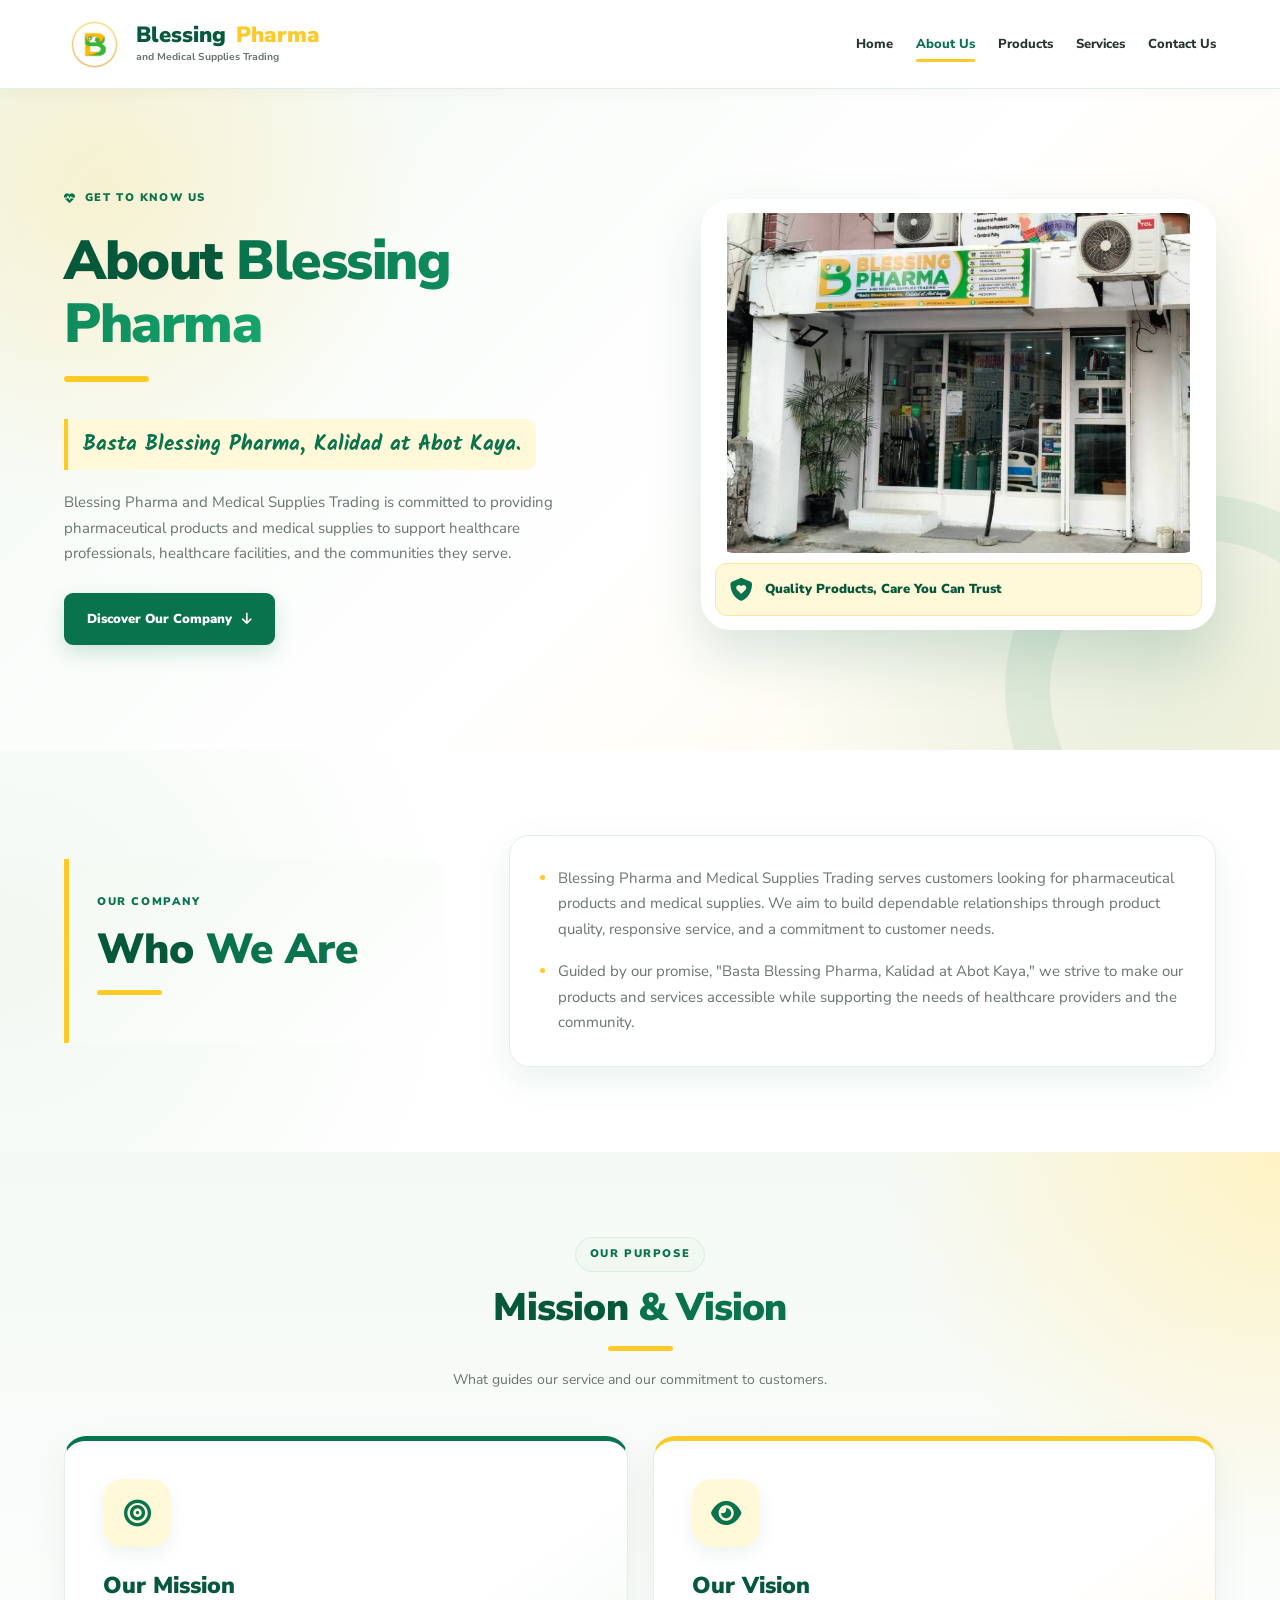
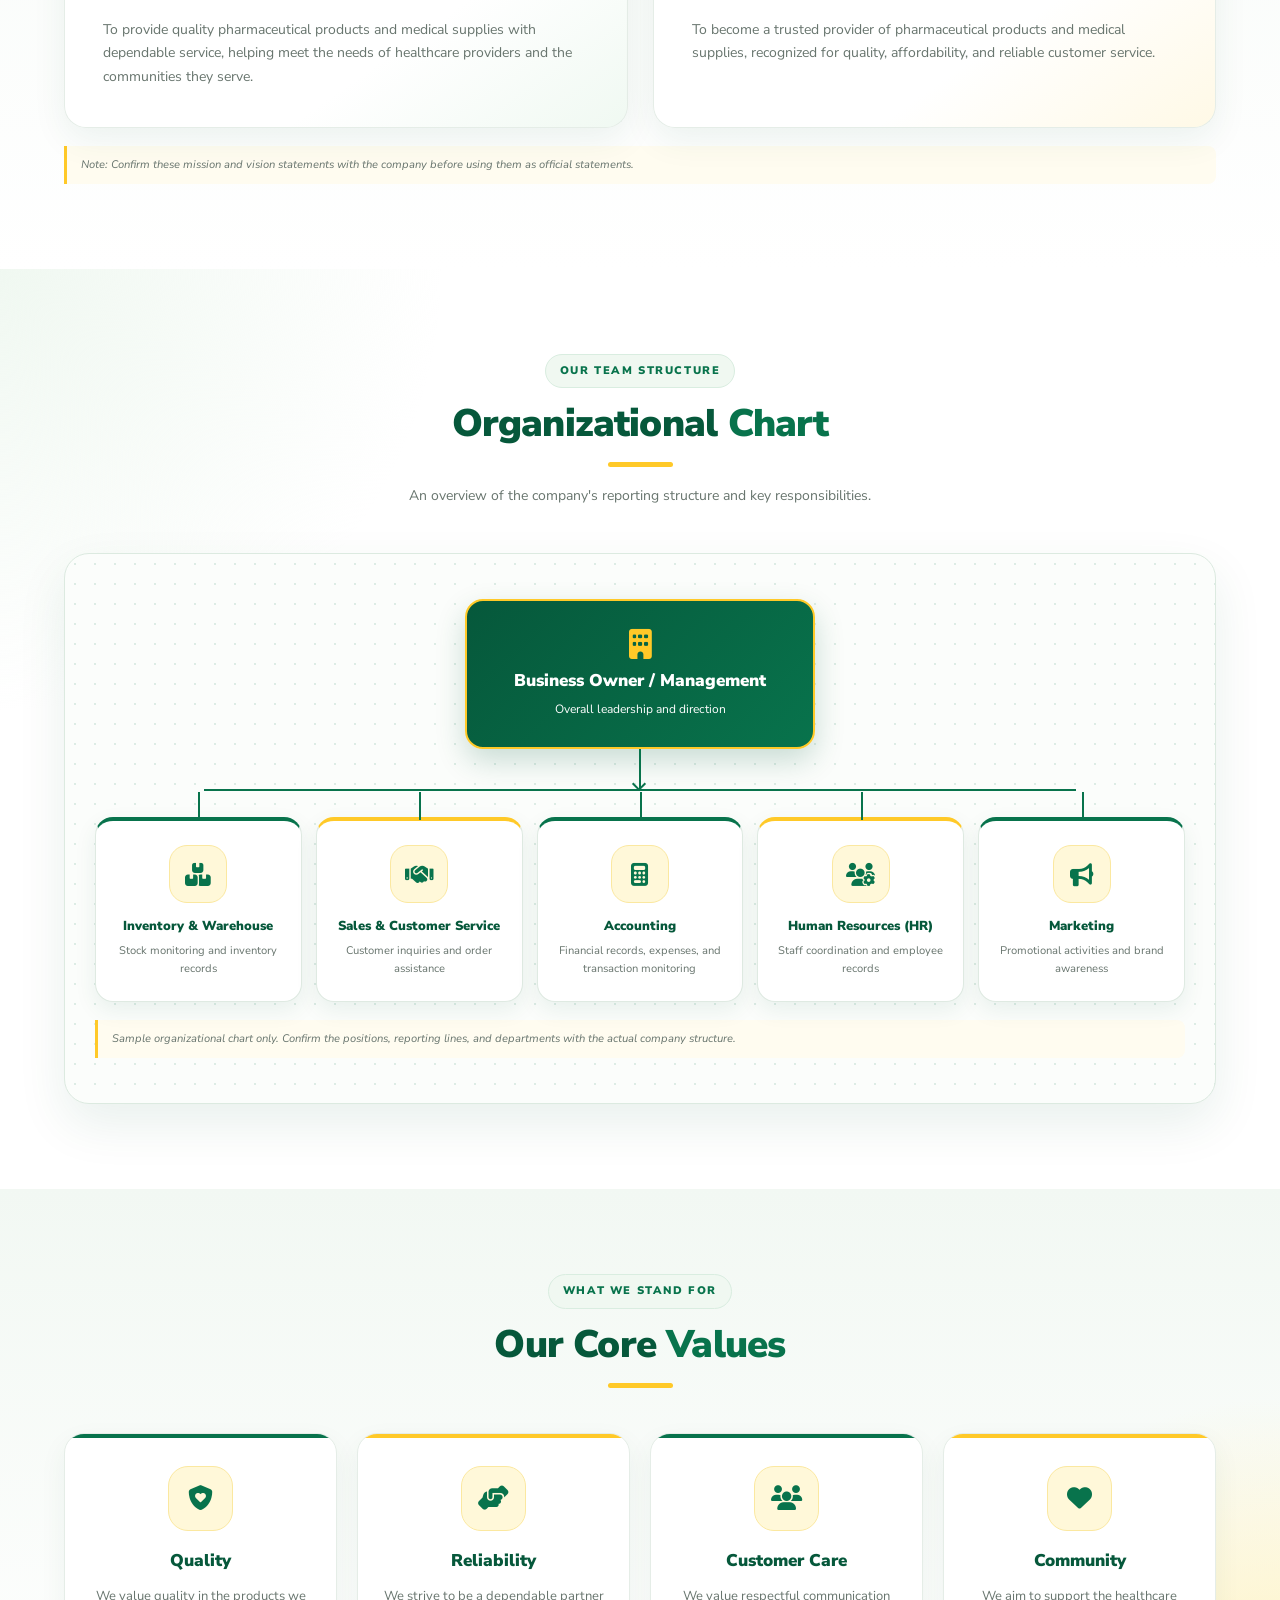
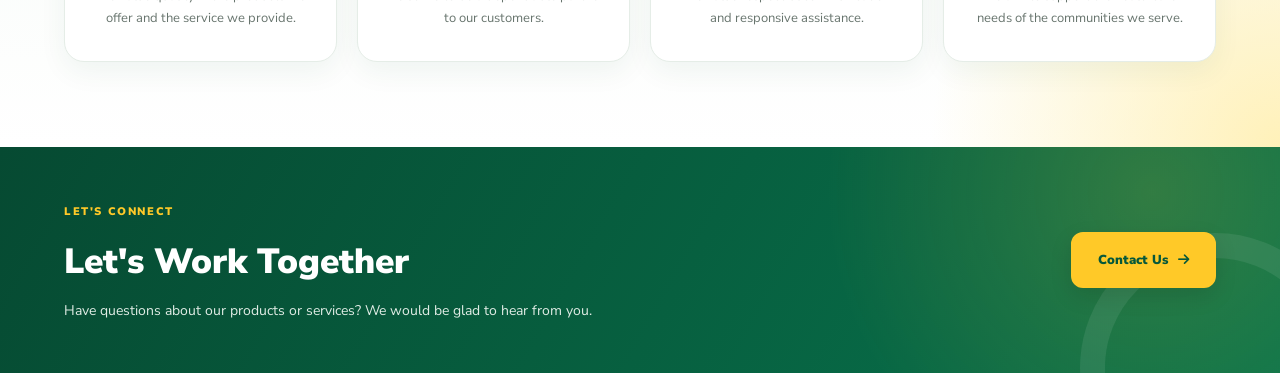
==== about.html @ 7685136b "Initial commit - Blessing Pharma website" ====
<!DOCTYPE html>
<html lang="en">
<head>
    <meta charset="UTF-8">
    <meta name="viewport" content="width=device-width, initial-scale=1.0">
    <meta name="description" content="Learn about Blessing Pharma and Medical Supplies Trading, our mission, vision, values, and organizational structure.">

    <title>About Us | Blessing Pharma</title>

    <link rel="preconnect" href="https://fonts.googleapis.com">
    <link rel="preconnect" href="https://fonts.gstatic.com" crossorigin>
    <link href="https://fonts.googleapis.com/css2?family=Nunito+Sans:wght@400;600;700;800;900&family=Kalam:wght@400;700&display=swap" rel="stylesheet">

    <link rel="stylesheet" href="https://cdnjs.cloudflare.com/ajax/libs/font-awesome/6.7.2/css/all.min.css">
    <link rel="stylesheet" href="about.css">
</head>
<body>

<header class="site-header">
    <div class="container nav">
        <a class="brand" href="index.html#home">
            <img src="images/logo.png" alt="Blessing Pharma Logo" class="logo">
            <div class="brand-text">
                <div class="brand-name">Blessing <span>Pharma</span></div>
                <small>and Medical Supplies Trading</small>
            </div>
        </a>

        <button class="mobile-menu" id="menuToggle"
                aria-label="Toggle navigation"
                aria-expanded="false">
            <i class="fa-solid fa-bars"></i> Menu
        </button>

        <nav class="navlinks" id="navlinks">
            <a href="index.html#home">Home</a>
            <a class="active" href="about.html">About Us</a>
            <a href="index.html#products">Products</a>
            <a href="index.html#services">Services</a>
            <a href="contact.html">Contact Us</a>
        </nav>
    </div>
</header>

<main>

    <!-- ABOUT HERO -->
    <section class="about-hero">
        <div class="container about-hero-inner">
            <div class="hero-copy">
                <span class="eyebrow">
                    <i class="fa-solid fa-heart-pulse"></i>
                    GET TO KNOW US
                </span>

                <h1>About <span>Blessing Pharma</span></h1>
                <div class="underbar"></div>

                <p class="hero-tagline">
                    Basta Blessing Pharma, Kalidad at Abot Kaya.
                </p>

                <p>
                    Blessing Pharma and Medical Supplies Trading is committed
                    to providing pharmaceutical products and medical supplies
                    to support healthcare professionals, healthcare facilities,
                    and the communities they serve.
                </p>

                <a href="#our-story" class="btn">
                    Discover Our Company
                    <i class="fa-solid fa-arrow-down"></i>
                </a>
            </div>

            <div class="hero-image">
                <img src="images/main.png" alt="Blessing Pharma healthcare image">
                <div class="image-label">
                    <i class="fa-solid fa-shield-heart"></i>
                    <span>Quality Products, Care You Can Trust</span>
                </div>
            </div>
        </div>
    </section>

    <!-- COMPANY PROFILE -->
    <section class="section story" id="our-story">
        <div class="container story-grid">
            <div class="section-heading">
                <span class="eyebrow">OUR COMPANY</span>
                <h2>Who <span>We Are</span></h2>
                <div class="underbar"></div>
            </div>

            <div class="story-content">
                <p>
                    Blessing Pharma and Medical Supplies Trading serves
                    customers looking for pharmaceutical products and
                    medical supplies. We aim to build dependable
                    relationships through product quality, responsive
                    service, and a commitment to customer needs.
                </p>

                <p>
                    Guided by our promise, "Basta Blessing Pharma,
                    Kalidad at Abot Kaya," we strive to make our products
                    and services accessible while supporting the needs
                    of healthcare providers and the community.
                </p>
            </div>
        </div>
    </section>

    <!-- MISSION AND VISION -->
    <section class="section mission-section">
        <div class="container">
            <div class="center-heading">
                <span class="eyebrow">OUR PURPOSE</span>
                <h2>Mission <span>&amp; Vision</span></h2>
                <div class="underbar"></div>
                <p>What guides our service and our commitment to customers.</p>
            </div>

            <div class="purpose-grid">
                <article class="purpose-card mission-card">
                    <div class="purpose-icon">
                        <i class="fa-solid fa-bullseye"></i>
                    </div>
                    <h3>Our Mission</h3>
                    <p>
                        To provide quality pharmaceutical products and
                        medical supplies with dependable service, helping
                        meet the needs of healthcare providers and the
                        communities they serve.
                    </p>
                </article>

                <article class="purpose-card vision-card">
                    <div class="purpose-icon">
                        <i class="fa-solid fa-eye"></i>
                    </div>
                    <h3>Our Vision</h3>
                    <p>
                        To become a trusted provider of pharmaceutical
                        products and medical supplies, recognized for
                        quality, affordability, and reliable customer service.
                    </p>
                </article>
            </div>

            <p class="editor-note">
                Note: Confirm these mission and vision statements with
                the company before using them as official statements.
            </p>
        </div>
    </section>

    <!-- ORGANIZATIONAL CHART -->
    <section class="section organization" id="organization">
        <div class="container">
            <div class="center-heading">
                <span class="eyebrow">OUR TEAM STRUCTURE</span>
                <h2>Organizational <span>Chart</span></h2>
                <div class="underbar"></div>
                <p>
                    An overview of the company's reporting structure
                    and key responsibilities.
                </p>
            </div>

            <div class="org-chart">

                <!-- LEVEL 1: BUSINESS OWNER -->
                <div class="org-level">
                    <div class="org-card top-card">
                        <i class="fa-solid fa-building"></i>
                        <h3>Business Owner / Management</h3>
                        <p>Overall leadership and direction</p>
                    </div>
                </div>

                <div class="org-connector"></div>

                <!-- LEVEL 2: FIVE DEPARTMENTS -->
                <div class="org-departments">

                    <article class="org-card department-card">
                        <div class="department-icon">
                            <i class="fa-solid fa-boxes-stacked"></i>
                        </div>
                        <h3>Inventory &amp; Warehouse</h3>
                        <p>Stock monitoring and inventory records</p>
                    </article>

                    <article class="org-card department-card">
                        <div class="department-icon">
                            <i class="fa-solid fa-handshake"></i>
                        </div>
                        <h3>Sales &amp; Customer Service</h3>
                        <p>Customer inquiries and order assistance</p>
                    </article>

                    <article class="org-card department-card">
                        <div class="department-icon">
                            <i class="fa-solid fa-calculator"></i>
                        </div>
                        <h3>Accounting</h3>
                        <p>Financial records, expenses, and transaction monitoring</p>
                    </article>

                    <article class="org-card department-card">
                        <div class="department-icon">
                            <i class="fa-solid fa-users-gear"></i>
                        </div>
                        <h3>Human Resources (HR)</h3>
                        <p>Staff coordination and employee records</p>
                    </article>

                    <article class="org-card department-card">
                        <div class="department-icon">
                            <i class="fa-solid fa-bullhorn"></i>
                        </div>
                        <h3>Marketing</h3>
                        <p>Promotional activities and brand awareness</p>
                    </article>

                </div>

                <p class="editor-note">
                    Sample organizational chart only. Confirm the positions,
                    reporting lines, and departments with the actual company structure.
                </p>

            </div>
        </div>
    </section>

    <!-- CORE VALUES -->
    <section class="section values-section">
        <div class="container">
            <div class="center-heading">
                <span class="eyebrow">WHAT WE STAND FOR</span>
                <h2>Our Core <span>Values</span></h2>
                <div class="underbar"></div>
            </div>

            <div class="values-grid">
                <article class="value-card">
                    <div class="value-icon">
                        <i class="fa-solid fa-shield-heart"></i>
                    </div>
                    <h3>Quality</h3>
                    <p>We value quality in the products we offer and the service we provide.</p>
                </article>

                <article class="value-card">
                    <div class="value-icon">
                        <i class="fa-solid fa-handshake-angle"></i>
                    </div>
                    <h3>Reliability</h3>
                    <p>We strive to be a dependable partner to our customers.</p>
                </article>

                <article class="value-card">
                    <div class="value-icon">
                        <i class="fa-solid fa-users"></i>
                    </div>
                    <h3>Customer Care</h3>
                    <p>We value respectful communication and responsive assistance.</p>
                </article>

                <article class="value-card">
                    <div class="value-icon">
                        <i class="fa-solid fa-heart"></i>
                    </div>
                    <h3>Community</h3>
                    <p>We aim to support the healthcare needs of the communities we serve.</p>
                </article>
            </div>
        </div>
    </section>

    <!-- CONTACT CTA -->
    <section class="about-cta">
        <div class="container cta-inner">
            <div>
                <span class="eyebrow">LET'S CONNECT</span>
                <h2>Let's Work Together</h2>
                <p>
                    Have questions about our products or services?
                    We would be glad to hear from you.
                </p>
            </div>

            <a href="contact.html" class="btn cta-btn">
                Contact Us <i class="fa-solid fa-arrow-right"></i>
            </a>
        </div>
    </section>

</main>

<script>
    const menuToggle = document.getElementById("menuToggle");
    const navlinks = document.getElementById("navlinks");

    menuToggle.addEventListener("click", function () {
        const isOpen = navlinks.classList.toggle("show");
        menuToggle.setAttribute("aria-expanded", isOpen);
    });
</script>

</body>
</html>
---- about.css ----
:root {
    --green: #08734C;
    --green-dark: #06583B;
    --yellow: #FFC928;
    --pale-yellow: #FFF8D9;
    --white: #FFFFFF;
    --text: #26352E;
    --muted: #68756E;
    --light-bg: #F7FAF7;
    --border: #E5EDE7;
    --shadow: 0 12px 35px rgba(8, 115, 76, 0.09);
}

* {
    box-sizing: border-box;
    margin: 0;
    padding: 0;
}

html {
    scroll-behavior: smooth;
    scroll-padding-top: 100px;
}

body {
    font-family: "Nunito Sans", sans-serif;
    color: var(--text);
    background: var(--white);
    line-height: 1.7;
}

a {
    text-decoration: none;
    color: inherit;
}

img {
    display: block;
    max-width: 100%;
}

.container {
    width: min(1160px, 90%);
    margin: auto;
}

/* HEADER */

.site-header {
    background: var(--white);
    border-bottom: 1px solid var(--border);
    position: sticky;
    top: 0;
    z-index: 1000;
    box-shadow: 0 3px 16px rgba(0, 0, 0, 0.035);
}

.nav {
    min-height: 88px;
    display: flex;
    align-items: center;
    justify-content: space-between;
    gap: 25px;
}

.brand {
    display: flex;
    align-items: center;
    gap: 11px;
    flex-shrink: 0;
}

.brand .logo {
    width: 61px;
    height: 61px;
    object-fit: contain;
}

.brand-name {
    color: var(--green-dark);
    font-size: 22px;
    font-weight: 900;
    line-height: 1.2;
}

.brand-name span {
    color: var(--yellow);
    margin-left: 4px;
}

.brand-text small {
    display: block;
    font-size: 10px;
    color: var(--muted);
    font-weight: 700;
}

.navlinks {
    display: flex;
    align-items: center;
    gap: 23px;
}

.navlinks a {
    font-size: 13px;
    font-weight: 800;
    position: relative;
    padding: 10px 0;
    transition: color 0.2s ease;
}

.navlinks a:hover,
.navlinks a.active {
    color: var(--green);
}

.navlinks a.active::after {
    content: "";
    position: absolute;
    left: 0;
    bottom: 3px;
    width: 100%;
    height: 3px;
    border-radius: 5px;
    background: var(--yellow);
}

.mobile-menu {
    display: none;
    border: 0;
    border-radius: 8px;
    background: var(--pale-yellow);
    color: var(--green-dark);
    padding: 10px 13px;
    font-family: inherit;
    font-weight: 800;
    cursor: pointer;
}

/* BUTTONS AND HEADINGS */

.btn {
    display: inline-flex;
    align-items: center;
    justify-content: center;
    gap: 10px;
    padding: 13px 21px;
    border-radius: 9px;
    background: var(--green);
    color: var(--white);
    font-size: 13px;
    font-weight: 900;
    border: 2px solid var(--green);
    transition: 0.25s ease;
}

.btn:hover {
    background: var(--green-dark);
    border-color: var(--green-dark);
    transform: translateY(-2px);
}

.eyebrow {
    display: inline-flex;
    align-items: center;
    gap: 8px;
    color: var(--green);
    font-size: 11px;
    letter-spacing: 1.6px;
    font-weight: 900;
}

.underbar {
    width: 65px;
    height: 5px;
    border-radius: 10px;
    background: var(--yellow);
    margin: 14px 0 20px;
}

.section {
    padding: 85px 0;
}

.section h2,
.center-heading h2 {
    color: var(--green-dark);
    font-size: clamp(27px, 3vw, 39px);
    font-weight: 900;
    line-height: 1.25;
}

.section h2 span,
.center-heading h2 span {
    color: var(--green);
}

.center-heading {
    text-align: center;
    max-width: 680px;
    margin: 0 auto 45px;
}

.center-heading .eyebrow {
    padding: 7px 14px;
    border: 1px solid #D9EDE0;
    border-radius: 30px;
    background: #F0F8F1;
}

.center-heading h2 {
    margin-top: 12px;
    letter-spacing: -0.8px;
}

.center-heading .underbar {
    margin: 14px auto 17px;
}

.center-heading > p {
    color: var(--muted);
    font-size: 14px;
}

/* HERO SECTION */

.about-hero {
    position: relative;
    overflow: hidden;
    padding: 95px 0 105px;
    background:
        radial-gradient(circle at 8% 15%, rgba(255, 201, 40, 0.18), transparent 25%),
        radial-gradient(circle at 90% 85%, rgba(8, 115, 76, 0.10), transparent 30%),
        linear-gradient(135deg, #F2F9F3 0%, #FFFFFF 55%, #FFF9E5 100%);
}

.about-hero::before {
    content: "";
    position: absolute;
    width: 300px;
    height: 300px;
    border: 45px solid rgba(8, 115, 76, 0.07);
    border-radius: 50%;
    right: -115px;
    bottom: -135px;
    pointer-events: none;
}

.about-hero-inner {
    display: grid;
    grid-template-columns: 1fr 0.9fr;
    align-items: center;
    gap: 65px;
}

.hero-copy h1 {
    color: var(--green-dark);
    font-size: clamp(35px, 4.5vw, 55px);
    line-height: 1.15;
    font-weight: 900;
    letter-spacing: -1.5px;
    margin-top: 18px;
}

.hero-copy h1 span {
    display: inline;
    background: linear-gradient(90deg, #08734C, #16A36B);
    -webkit-background-clip: text;
    background-clip: text;
    -webkit-text-fill-color: transparent;
}

.hero-copy .underbar {
    width: 85px;
    height: 6px;
    margin-top: 20px;
}

.hero-copy > p:not(.hero-tagline) {
    color: var(--muted);
    font-size: 15px;
    margin: 20px 0 26px;
    max-width: 540px;
}

.hero-tagline {
    display: inline-block;
    font-family: "Kalam", cursive;
    font-size: 21px;
    font-weight: 700;
    color: var(--green);
    margin-top: 17px;
    padding: 8px 15px;
    border-left: 4px solid var(--yellow);
    border-radius: 0 10px 10px 0;
    background: var(--pale-yellow);
}

.hero-copy .btn {
    box-shadow: 0 8px 20px rgba(8, 115, 76, 0.18);
}

.hero-image {
    position: relative;
    padding: 12px;
    background: var(--white);
    border: 2px solid white;
    border-radius: 30px;
    box-shadow: 0 25px 55px rgba(6, 88, 59, 0.15);
}

.hero-image > img {
    width: 100%;
    height: 340px;
    object-fit: contain;
    border-radius: 20px;
}

.image-label {
    display: flex;
    align-items: center;
    gap: 12px;
    padding: 14px;
    margin-top: 10px;
    border-radius: 12px;
    border: 1px solid #FBE8A0;
    background: var(--pale-yellow);
    color: var(--green-dark);
    font-size: 13px;
    font-weight: 900;
}

.image-label i {
    color: var(--green);
    font-size: 23px;
}

/* COMPANY PROFILE */

.story {
    background:
        radial-gradient(circle at 0% 50%, #F0F8F1 0, transparent 35%),
        #FFFFFF;
}

.story-grid {
    display: grid;
    grid-template-columns: 0.7fr 1.3fr;
    gap: 65px;
    align-items: center;
}

.story-grid .section-heading {
    padding: 28px;
    border-left: 5px solid var(--yellow);
    border-radius: 0 18px 18px 0;
    background: linear-gradient(135deg, #F3F9F3, #FFFFFF);
}

.story-grid .section-heading h2 {
    margin-top: 10px;
    font-size: clamp(30px, 3.5vw, 42px);
}

.story-content {
    padding: 30px;
    border: 1px solid var(--border);
    border-radius: 20px;
    background: white;
    box-shadow: var(--shadow);
}

.story-content p {
    position: relative;
    padding-left: 18px;
    color: var(--muted);
    font-size: 15px;
    margin-bottom: 17px;
}

.story-content p:last-child {
    margin-bottom: 0;
}

.story-content p::before {
    content: "";
    position: absolute;
    left: 0;
    top: 9px;
    width: 5px;
    height: 5px;
    border-radius: 50%;
    background: var(--yellow);
}

/* MISSION AND VISION */

.mission-section {
    background:
        radial-gradient(circle at 100% 0%, #FFF3C4, transparent 27%),
        linear-gradient(180deg, #F4F9F5, #FFFFFF);
}

.purpose-grid {
    display: grid;
    grid-template-columns: repeat(2, minmax(0, 1fr));
    gap: 25px;
}

.purpose-card {
    position: relative;
    overflow: hidden;
    padding: 38px;
    border: 1px solid var(--border);
    border-radius: 22px;
    background: var(--white);
    box-shadow: 0 12px 35px rgba(6, 88, 59, 0.07);
    transition: transform 0.3s ease, box-shadow 0.3s ease;
}

.purpose-card:hover {
    transform: translateY(-8px);
    box-shadow: 0 22px 45px rgba(6, 88, 59, 0.13);
}

.mission-card {
    border-top: 5px solid var(--green);
    background: linear-gradient(145deg, #FFFFFF 65%, #F0F9F2);
}

.vision-card {
    border-top: 5px solid var(--yellow);
    background: linear-gradient(145deg, #FFFFFF 65%, #FFF9E6);
}

.purpose-icon {
    width: 68px;
    height: 68px;
    display: grid;
    place-items: center;
    border-radius: 20px;
    background: var(--pale-yellow);
    color: var(--green);
    font-size: 27px;
    margin-bottom: 19px;
    box-shadow: 0 7px 18px rgba(8, 115, 76, 0.08);
}

.purpose-card h3 {
    color: var(--green-dark);
    font-size: 23px;
    font-weight: 900;
    margin-bottom: 12px;
}

.purpose-card p {
    color: var(--muted);
    font-size: 14px;
}

.editor-note {
    display: block;
    margin-top: 18px;
    padding: 10px 14px;
    border-left: 3px solid var(--yellow);
    border-radius: 0 8px 8px 0;
    background: #FFFCF0;
    font-size: 11px;
    line-height: 1.6;
    color: var(--muted);
    font-style: italic;
}

/* ORGANIZATIONAL CHART */

.organization {
    background:
        radial-gradient(circle at 0% 0%, #F0F8F1, transparent 28%),
        #FFFFFF;
}

.org-chart {
    padding: 45px 30px;
    border: 1px solid #DCEAE0;
    border-radius: 25px;
    background-color: #FBFDFB;
    background-image: radial-gradient(
        rgba(8, 115, 76, 0.12) 0.8px,
        transparent 0.8px
    );
    background-size: 20px 20px;
    box-shadow: 0 20px 50px rgba(6, 88, 59, 0.09);
    overflow: hidden;
}

.org-level {
    display: flex;
    justify-content: center;
}

.org-card {
    position: relative;
    width: 100%;
    max-width: 300px;
    padding: 22px 17px;
    text-align: center;
    border: 1px solid #DFEAE2;
    border-radius: 18px;
    background: var(--white);
    box-shadow: 0 8px 22px rgba(6, 88, 59, 0.08);
    transition: transform 0.3s ease, box-shadow 0.3s ease;
}

.org-card:hover {
    transform: translateY(-5px);
    box-shadow: 0 15px 30px rgba(6, 88, 59, 0.13);
}

.org-card > i {
    font-size: 25px;
    color: var(--yellow);
    margin-bottom: 10px;
}

.org-card h3 {
    font-size: 15px;
    font-weight: 900;
    line-height: 1.4;
    color: var(--green-dark);
    margin-bottom: 7px;
    overflow-wrap: anywhere;
}

.org-card p {
    font-size: 12px;
    line-height: 1.6;
    color: var(--muted);
}

.top-card {
    min-width: 260px;
    max-width: 350px;
    padding: 28px 22px;
    border: 2px solid var(--yellow);
    background: linear-gradient(135deg, #06583B, #08734C);
    box-shadow: 0 12px 30px rgba(6, 88, 59, 0.20);
}

.top-card > i {
    font-size: 30px;
    color: var(--yellow);
}

.top-card h3 {
    font-size: 17px;
    color: var(--white);
}

.top-card p {
    color: var(--white);
}

.org-connector {
    position: relative;
    width: 2px;
    height: 40px;
    margin: 0 auto;
    background: var(--green);
}

.org-connector::after {
    content: "";
    position: absolute;
    left: -5px;
    bottom: 0;
    width: 8px;
    height: 8px;
    border-right: 2px solid var(--green);
    border-bottom: 2px solid var(--green);
    transform: rotate(45deg);
}

/* FIVE DEPARTMENTS: ONE ROW ON DESKTOP */

.org-departments {
    position: relative;
    display: grid;
    grid-template-columns: repeat(5, minmax(0, 1fr));
    align-items: stretch;
    gap: 14px;
    padding-top: 28px;
}

.org-departments::before {
    content: "";
    position: absolute;
    top: 0;
    left: 10%;
    right: 10%;
    height: 2px;
    background: var(--green);
}

.department-card {
    min-width: 0;
    max-width: none;
    height: 100%;
    padding: 24px 10px;
    border-top: 4px solid var(--green);
    background: #FFFFFF;
}

.department-card:nth-child(even) {
    border-top-color: var(--yellow);
}

.department-card::before {
    content: "";
    position: absolute;
    top: -29px;
    left: 50%;
    width: 2px;
    height: 28px;
    background: var(--green);
}

.department-icon {
    display: grid;
    place-items: center;
    width: 58px;
    height: 58px;
    margin: 0 auto 14px;
    border-radius: 18px;
    background: var(--pale-yellow);
    border: 1px solid #FBE8A0;
    color: var(--green);
    font-size: 23px;
    transition: transform 0.3s ease, background 0.3s ease;
}

.department-card:hover .department-icon {
    transform: scale(1.08) rotate(-3deg);
    background: var(--green);
    color: white;
}

.department-card h3 {
    font-size: 13px;
    overflow-wrap: anywhere;
}

.department-card p {
    font-size: 11px;
}

/* CORE VALUES */

.values-section {
    background:
        radial-gradient(circle at 100% 100%, #FFF1B9, transparent 25%),
        linear-gradient(180deg, #F2F8F3, #FFFFFF);
}

.values-grid {
    display: grid;
    grid-template-columns: repeat(4, minmax(0, 1fr));
    gap: 20px;
}

.value-card {
    position: relative;
    overflow: hidden;
    padding: 32px 22px;
    border: 1px solid var(--border);
    border-radius: 20px;
    background: var(--white);
    text-align: center;
    box-shadow: 0 10px 28px rgba(6, 88, 59, 0.06);
    transition: transform 0.3s ease, box-shadow 0.3s ease;
}

.value-card::before {
    content: "";
    position: absolute;
    top: 0;
    left: 0;
    width: 100%;
    height: 4px;
    background: var(--green);
}

.value-card:nth-child(even)::before {
    background: var(--yellow);
}

.value-card:hover {
    transform: translateY(-8px);
    box-shadow: 0 18px 35px rgba(6, 88, 59, 0.12);
}

.value-icon {
    display: grid;
    place-items: center;
    width: 65px;
    height: 65px;
    margin: 0 auto 16px;
    border: 1px solid #FBE8A0;
    border-radius: 20px;
    background: var(--pale-yellow);
    color: var(--green);
    font-size: 25px;
}

.value-card h3 {
    font-size: 17px;
    font-weight: 900;
    color: var(--green-dark);
    margin-bottom: 9px;
}

.value-card p {
    font-size: 13px;
    color: var(--muted);
}

/* CONTACT CTA */

.about-cta {
    position: relative;
    overflow: hidden;
    padding: 50px 0;
    background:
        radial-gradient(circle at 90% 20%, rgba(255, 201, 40, 0.17), transparent 28%),
        linear-gradient(120deg, #064A32, #08734C);
    color: var(--white);
}

.about-cta::after {
    content: "";
    position: absolute;
    width: 220px;
    height: 220px;
    right: -70px;
    bottom: -130px;
    border: 25px solid rgba(255, 255, 255, 0.08);
    border-radius: 50%;
    pointer-events: none;
}

.cta-inner {
    position: relative;
    z-index: 1;
    display: flex;
    align-items: center;
    justify-content: space-between;
    gap: 30px;
}

.cta-inner .eyebrow {
    color: var(--yellow);
}

.cta-inner h2 {
    font-size: clamp(26px, 3vw, 35px);
    font-weight: 900;
    margin: 8px 0;
}

.cta-inner p {
    max-width: 600px;
    font-size: 14px;
    color: #E0ECE5;
}

.cta-btn {
    padding: 15px 25px;
    border-radius: 12px;
    background: var(--yellow);
    border-color: var(--yellow);
    color: var(--green-dark);
    white-space: nowrap;
    box-shadow: 0 8px 22px rgba(0, 0, 0, 0.12);
}

.cta-btn:hover {
    background: #FFDA62;
    border-color: #FFDA62;
    color: var(--green-dark);
    transform: translateY(-4px);
}

/* FOOTER STYLES
   Included in case your shared footer uses these classes. */

.site-footer {
    padding-top: 55px;
    background:
        radial-gradient(circle at 0% 0%, #0B553B, transparent 40%),
        #073D2B;
    color: var(--white);
}

.footer-grid {
    display: grid;
    grid-template-columns: 1.1fr 0.7fr 1.3fr;
    gap: 45px;
    padding-bottom: 38px;
}

.footer-logo img {
    width: 175px;
    max-height: 90px;
    object-fit: contain;
    filter: drop-shadow(0 5px 12px rgba(0, 0, 0, 0.12));
}

.footer-tagline {
    max-width: 280px;
    color: #E0ECE5;
    font-family: "Kalam", cursive;
    font-size: 16px;
    margin-top: 14px;
}

.footer-col h3 {
    position: relative;
    font-size: 16px;
    color: var(--yellow);
    margin-bottom: 16px;
    padding-bottom: 10px;
}

.footer-col h3::after {
    content: "";
    position: absolute;
    bottom: 0;
    left: 0;
    width: 35px;
    height: 3px;
    border-radius: 5px;
    background: var(--yellow);
}

.footer-col a {
    display: block;
    width: fit-content;
    color: #E0ECE5;
    font-size: 13px;
    margin-bottom: 9px;
    transition: color 0.2s ease;
}

.footer-col a:hover {
    color: var(--yellow);
}

.footer-col p {
    display: flex;
    align-items: flex-start;
    gap: 10px;
    color: #E0ECE5;
    font-size: 12px;
    margin-bottom: 12px;
    overflow-wrap: anywhere;
}

.footer-col p i {
    width: 16px;
    flex-shrink: 0;
    color: var(--yellow);
    margin-top: 5px;
}

.footer-bottom {
    padding: 19px 5%;
    border-top: 1px solid rgba(255, 255, 255, 0.12);
    text-align: center;
}

.footer-bottom p {
    color: #D4E2DA;
    font-size: 11px;
}

/* TABLET */

@media (max-width: 1000px) {
    .nav {
        flex-wrap: wrap;
        padding: 14px 0;
    }

    .navlinks {
        gap: 16px;
    }

    .about-hero-inner {
        gap: 35px;
    }

    .org-departments {
        grid-template-columns: repeat(2, minmax(0, 1fr));
        gap: 35px 18px;
    }

    .org-departments::before,
    .department-card::before {
        display: none;
    }

    .department-card {
        padding: 25px 18px;
    }

    .department-card h3 {
        font-size: 14px;
    }

    .department-card p {
        font-size: 12px;
    }

    .values-grid {
        grid-template-columns: repeat(2, minmax(0, 1fr));
    }

    .footer-grid {
        gap: 25px;
    }
}

/* MOBILE NAVIGATION AND LAYOUT */

@media (max-width: 760px) {
    .nav {
        min-height: 75px;
        justify-content: space-between;
    }

    .brand .logo {
        width: 48px;
        height: 48px;
    }

    .brand-name {
        font-size: 18px;
    }

    .brand-text small {
        font-size: 9px;
    }

    .mobile-menu {
        display: block;
    }

    .navlinks {
        display: none;
        flex-direction: column;
        align-items: stretch;
        gap: 4px;
        width: 100%;
        padding: 12px;
        border-radius: 12px;
        background: var(--light-bg);
    }

    .navlinks.show {
        display: flex;
    }

    .navlinks a {
        padding: 10px 12px;
    }

    .navlinks a.active::after {
        display: none;
    }

    .about-hero {
        padding: 60px 0 70px;
    }

    .about-hero-inner,
    .story-grid {
        grid-template-columns: 1fr;
        gap: 35px;
    }

    .hero-image {
        max-width: 520px;
        margin: 0 auto;
        width: 100%;
    }

    .hero-image > img {
        height: 270px;
    }

    .section {
        padding: 60px 0;
    }

    .story-content {
        padding: 23px;
    }

    .story-grid .section-heading {
        padding: 22px;
    }

    .purpose-grid {
        grid-template-columns: 1fr;
    }

    .purpose-card {
        padding: 28px;
    }

    .org-chart {
        padding: 25px 16px;
    }

    .org-departments {
        grid-template-columns: repeat(2, minmax(0, 1fr));
        gap: 18px;
    }

    .department-card {
        padding: 22px 12px;
    }

    .top-card {
        min-width: 0;
        width: 100%;
    }

    .cta-inner {
        align-items: flex-start;
        flex-direction: column;
    }

    .footer-grid {
        grid-template-columns: repeat(2, minmax(0, 1fr));
    }

    .footer-brand {
        grid-column: 1 / -1;
    }
}

/* SMALL PHONES */

@media (max-width: 450px) {
    .container {
        width: 92%;
    }

    .brand {
        gap: 7px;
    }

    .brand .logo {
        width: 40px;
        height: 40px;
    }

    .brand-name {
        font-size: 16px;
    }

    .brand-text small {
        max-width: 170px;
        font-size: 8px;
    }

    .hero-copy h1 {
        font-size: 36px;
        letter-spacing: -0.7px;
    }

    .hero-tagline {
        font-size: 18px;
    }

    .hero-image > img {
        height: 220px;
    }

    .center-heading {
        margin-bottom: 32px;
    }

    .org-departments {
        grid-template-columns: 1fr;
    }

    .department-card {
        max-width: 100%;
    }

    .purpose-card {
        padding: 25px;
    }

    .values-grid {
        grid-template-columns: 1fr;
    }

    .value-card {
        padding: 27px 20px;
    }

    .org-card h3 {
        font-size: 14px;
    }

    .footer-grid {
        grid-template-columns: 1fr;
        gap: 30px;
    }

    .footer-brand {
        grid-column: auto;
    }
}

/* REDUCED MOTION ACCESSIBILITY */

@media (prefers-reduced-motion: reduce) {
    html {
        scroll-behavior: auto;
    }

    *,
    *::before,
    *::after {
        transition-duration: 0.01ms !important;
        animation-duration: 0.01ms !important;
    }
}
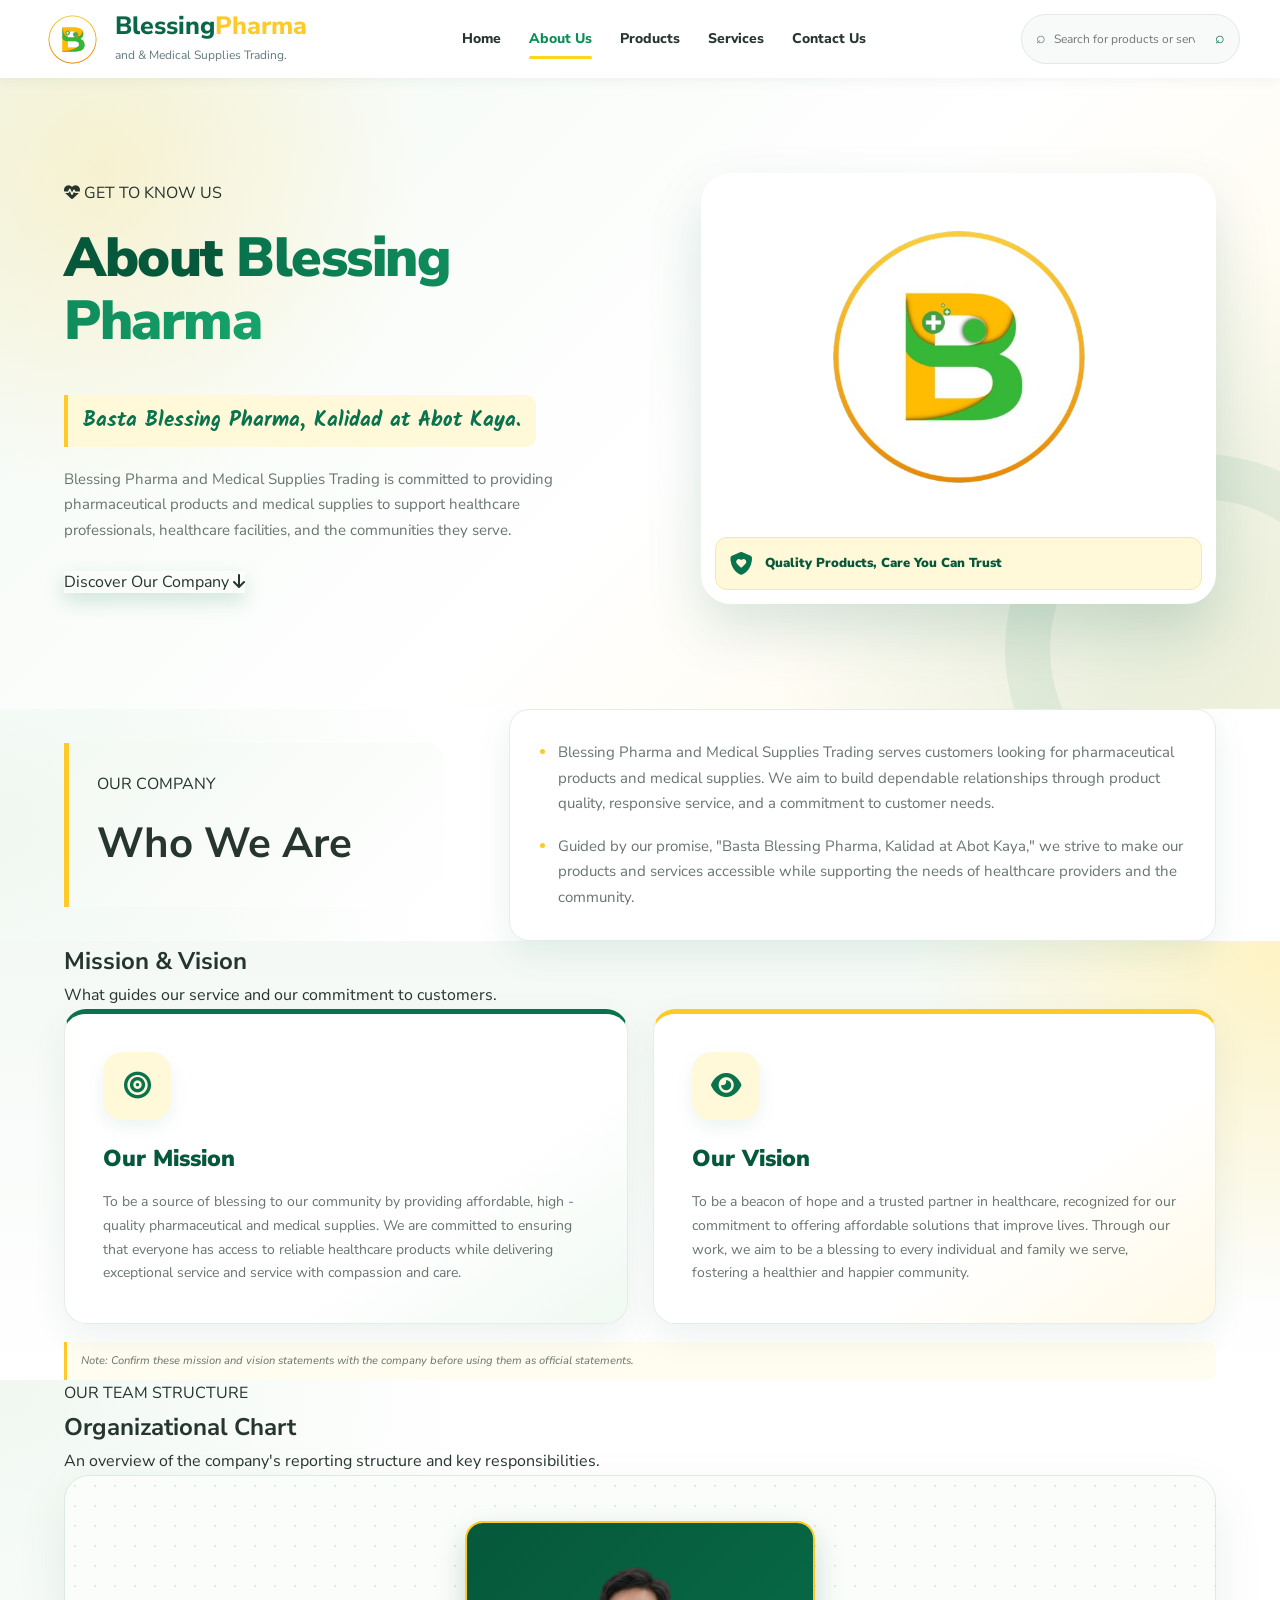
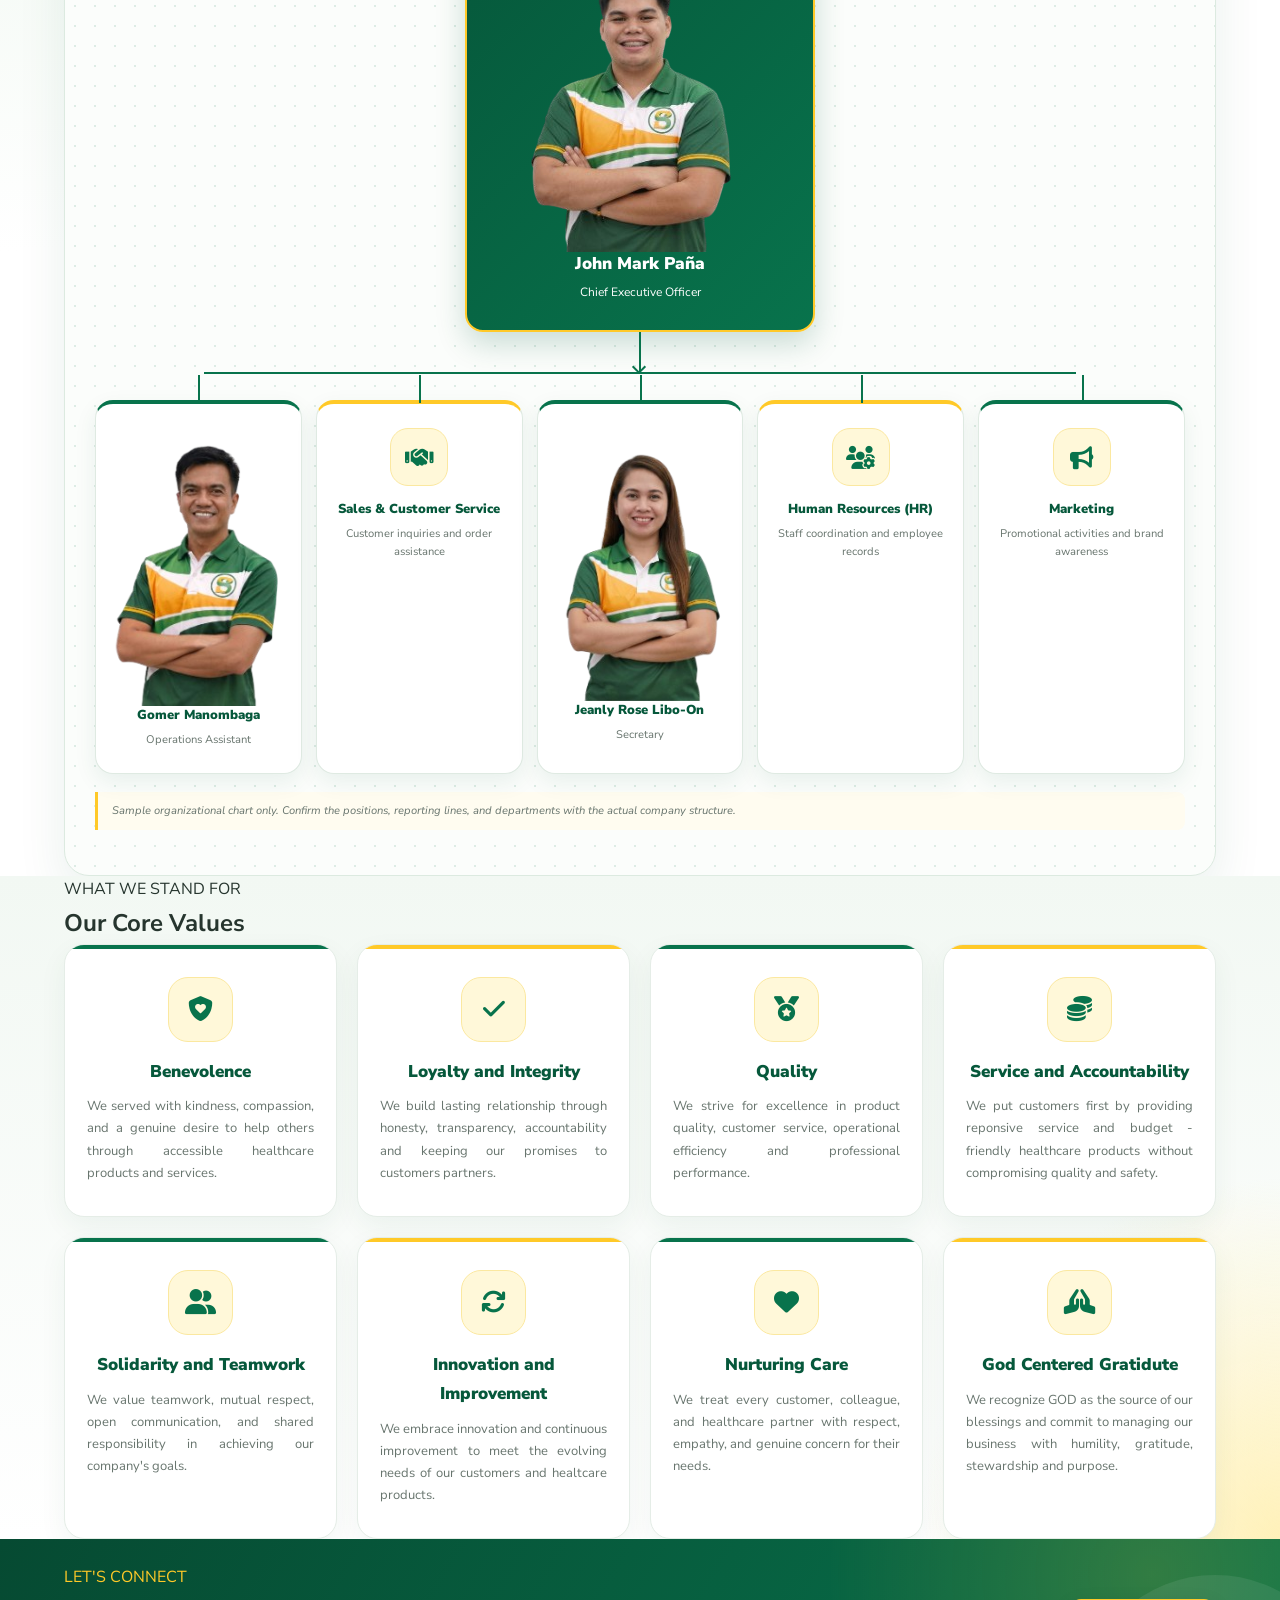
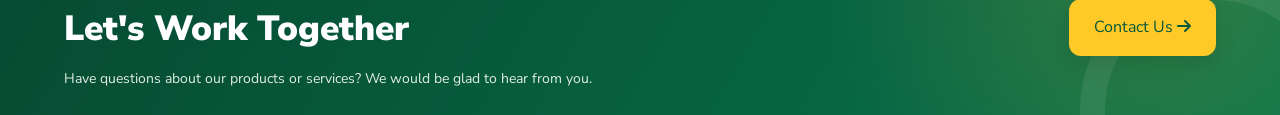
==== commit 2f8d0168: "10/23/2026" ====
--- a/about.html
+++ b/about.html
@@ -1,4 +1,3 @@
-
 <!DOCTYPE html>
 <html lang="en">
 <head>
@@ -17,31 +16,53 @@
 </head>
 <body>
 
+<!-- HEADER -->
 <header class="site-header">
     <div class="container nav">
-        <a class="brand" href="index.html#home">
-            <img src="images/logo.png" alt="Blessing Pharma Logo" class="logo">
-            <div class="brand-text">
-                <div class="brand-name">Blessing <span>Pharma</span></div>
-                <small>and Medical Supplies Trading</small>
-            </div>
-        </a>
-
-        <button class="mobile-menu" id="menuToggle"
-                aria-label="Toggle navigation"
-                aria-expanded="false">
-            <i class="fa-solid fa-bars"></i> Menu
+
+    <a class="brand" href="#home">
+    <img
+        src="images/logo.png"
+        alt="Blessing Pharma Logo"
+        class="logo"
+    >
+
+    <div class="brand-text">
+        <div class="brand-name">
+            Blessing<span>Pharma</span>
+        </div>
+        <small>and &amp; Medical Supplies Trading.</small>
+    </div>
+</a>
+
+        <button class="mobile-menu" id="menuToggle" aria-label="Toggle navigation">
+            ☰ Menu
         </button>
 
         <nav class="navlinks" id="navlinks">
-            <a href="index.html#home">Home</a>
-            <a class="active" href="about.html">About Us</a>
-            <a href="index.html#products">Products</a>
-            <a href="index.html#services">Services</a>
-            <a href="contact.html">Contact Us</a>
-        </nav>
+    <a href="index.html">Home</a>
+    <a href="about.html" class="active">About Us</a>
+    <a href="#products">Products</a>
+    <a href="#services">Services</a>
+    <a href="contact.html">Contact Us</a>
+</nav>
+
+        <form class="search" id="searchForm">
+            <span>⌕</span>
+            <input
+                id="searchInput"
+                type="search"
+                placeholder="Search for products or services..."
+                aria-label="Search products">
+            <button type="submit" aria-label="Search">⌕</button>
+        </form>
+
+
     </div>
 </header>
+
+<main>
+
 
 <main>
 
@@ -75,7 +96,7 @@
             </div>
 
             <div class="hero-image">
-                <img src="images/main.png" alt="Blessing Pharma healthcare image">
+                <img src="images/logo.png" alt="Blessing Pharma healthcare image">
                 <div class="image-label">
                     <i class="fa-solid fa-shield-heart"></i>
                     <span>Quality Products, Care You Can Trust</span>
@@ -90,7 +111,7 @@
             <div class="section-heading">
                 <span class="eyebrow">OUR COMPANY</span>
                 <h2>Who <span>We Are</span></h2>
-                <div class="underbar"></div>
+
             </div>
 
             <div class="story-content">
@@ -116,9 +137,8 @@
     <section class="section mission-section">
         <div class="container">
             <div class="center-heading">
-                <span class="eyebrow">OUR PURPOSE</span>
+               
                 <h2>Mission <span>&amp; Vision</span></h2>
-                <div class="underbar"></div>
                 <p>What guides our service and our commitment to customers.</p>
             </div>
 
@@ -129,10 +149,12 @@
                     </div>
                     <h3>Our Mission</h3>
                     <p>
-                        To provide quality pharmaceutical products and
-                        medical supplies with dependable service, helping
-                        meet the needs of healthcare providers and the
-                        communities they serve.
+                        To be a source of blessing to our community by providing
+                        affordable, high - quality pharmaceutical and medical supplies.
+                        We are committed to ensuring that everyone has access to reliable
+                        healthcare products while delivering exceptional service and service
+                        with compassion and care.
+                        
                     </p>
                 </article>
 
@@ -142,9 +164,10 @@
                     </div>
                     <h3>Our Vision</h3>
                     <p>
-                        To become a trusted provider of pharmaceutical
-                        products and medical supplies, recognized for
-                        quality, affordability, and reliable customer service.
+                        To be a beacon of hope and a trusted partner in healthcare,
+                        recognized for our commitment to offering affordable solutions
+                        that improve lives. Through our work, we aim to be a blessing to
+                        every individual and family we serve, fostering a healthier and happier community.
                     </p>
                 </article>
             </div>
@@ -171,27 +194,34 @@
 
             <div class="org-chart">
 
-                <!-- LEVEL 1: BUSINESS OWNER -->
-                <div class="org-level">
-                    <div class="org-card top-card">
-                        <i class="fa-solid fa-building"></i>
-                        <h3>Business Owner / Management</h3>
-                        <p>Overall leadership and direction</p>
-                    </div>
-                </div>
-
+<!-- LEVEL 1: CEO / BUSINESS OWNER -->
+<div class="org-level">
+    <article class="org-card top-card owner-card">
+        <img
+            src="images/ceo.png"
+            alt="Business Owner"
+            class="org-person-photo"
+        >
+
+        <h3>John Mark Paña</h3>
+        <p>Chief Executive Officer</p>
+    </article>
+</div>
                 <div class="org-connector"></div>
 
                 <!-- LEVEL 2: FIVE DEPARTMENTS -->
                 <div class="org-departments">
 
                     <article class="org-card department-card">
-                        <div class="department-icon">
-                            <i class="fa-solid fa-boxes-stacked"></i>
-                        </div>
-                        <h3>Inventory &amp; Warehouse</h3>
-                        <p>Stock monitoring and inventory records</p>
-                    </article>
+    <img
+        src="images/inventory.png"
+        alt="Inventory and Warehouse Representative"
+        class="org-person-photo"
+    >
+
+    <h3>Gomer Manombaga</h3>
+    <p>Operations Assistant</p>
+</article>
 
                     <article class="org-card department-card">
                         <div class="department-icon">
@@ -202,12 +232,15 @@
                     </article>
 
                     <article class="org-card department-card">
-                        <div class="department-icon">
-                            <i class="fa-solid fa-calculator"></i>
-                        </div>
-                        <h3>Accounting</h3>
-                        <p>Financial records, expenses, and transaction monitoring</p>
-                    </article>
+    <img
+        src="images/accounting.png"
+        alt="Financial and Accounting"
+        class="org-person-photo"
+    >
+
+    <h3>Jeanly Rose Libo-On</h3>
+    <p>Secretary</p>
+</article>
 
                     <article class="org-card department-card">
                         <div class="department-icon">
@@ -250,32 +283,64 @@
                     <div class="value-icon">
                         <i class="fa-solid fa-shield-heart"></i>
                     </div>
+                    <h3>Benevolence</h3>
+                    <p>We served with kindness, compassion, and a genuine desire to help others through accessible healthcare products and services.</p>
+                </article>
+
+                <article class="value-card">
+                    <div class="value-icon">
+                        <i class="fa-solid fa-check"></i>
+                    </div>
+                    <h3>Loyalty and Integrity</h3>
+                    <p>We build lasting relationship through honesty, transparency, accountability and keeping our promises to customers partners.</p>
+                </article>
+
+                <article class="value-card">
+                    <div class="value-icon">
+                        <i class="fa-solid fa-medal"></i>
+                    </div>
                     <h3>Quality</h3>
-                    <p>We value quality in the products we offer and the service we provide.</p>
-                </article>
-
-                <article class="value-card">
-                    <div class="value-icon">
-                        <i class="fa-solid fa-handshake-angle"></i>
-                    </div>
-                    <h3>Reliability</h3>
-                    <p>We strive to be a dependable partner to our customers.</p>
-                </article>
-
-                <article class="value-card">
-                    <div class="value-icon">
-                        <i class="fa-solid fa-users"></i>
-                    </div>
-                    <h3>Customer Care</h3>
-                    <p>We value respectful communication and responsive assistance.</p>
+                    <p>We strive for excellence in product quality, customer service, operational efficiency and professional performance.</p>
+                </article>
+
+                <article class="value-card">
+                    <div class="value-icon">
+                        <i class="fa-solid fa-coins"></i>
+                    </div>
+                    <h3>Service and Accountability</h3>
+                    <p>We put customers first by providing reponsive service and budget - friendly healthcare products without compromising quality and safety. </p>
+                </article>
+
+                <article class="value-card">
+                    <div class="value-icon">
+                        <i class="fa-solid fa-user-group"></i>
+                    </div>
+                    <h3>Solidarity and Teamwork</h3>
+                    <p>We value teamwork, mutual respect, open communication, and shared responsibility in achieving our company's goals.</p>
+                </article>
+
+                <article class="value-card">
+                    <div class="value-icon">
+                        <i class="fa-solid fa-arrows-rotate"></i>
+                    </div>
+                    <h3>Innovation and Improvement</h3>
+                    <p>We embrace innovation and continuous improvement to meet the evolving needs of our customers and healtcare products.</p>
                 </article>
 
                 <article class="value-card">
                     <div class="value-icon">
                         <i class="fa-solid fa-heart"></i>
                     </div>
-                    <h3>Community</h3>
-                    <p>We aim to support the healthcare needs of the communities we serve.</p>
+                    <h3>Nurturing Care</h3>
+                    <p>We treat every customer, colleague, and healthcare partner with respect, empathy, and genuine concern for their needs.</p>
+                </article>
+
+                <article class="value-card">
+                    <div class="value-icon">
+                        <i class="fa-solid fa-hands-praying"></i>
+                    </div>
+                    <h3>God Centered Gratidute</h3>
+                    <p>We recognize GOD as the source of our blessings and commit to managing our business with humility, gratitude, stewardship and purpose.</p>
                 </article>
             </div>
         </div>
@@ -312,4 +377,4 @@
 </script>
 
 </body>
-</html>
+</html>
--- a/about.css
+++ b/about.css
@@ -1,4 +1,3 @@
-
 :root {
     --green: #08734C;
     --green-dark: #06583B;
@@ -45,183 +44,293 @@
     margin: auto;
 }
 
-/* HEADER */
+
+/* =========================
+   HEADER BASE STYLES
+========================= */
 
 .site-header {
-    background: var(--white);
-    border-bottom: 1px solid var(--border);
+    min-height: 78px;
+    background: #ffffff;
+    display: flex;
+    align-items: center;
     position: sticky;
     top: 0;
     z-index: 1000;
-    box-shadow: 0 3px 16px rgba(0, 0, 0, 0.035);
-}
-
-.nav {
-    min-height: 88px;
+    box-shadow: 0 2px 12px #164c3510;
+}
+
+.site-header,
+.site-header * {
+    box-sizing: border-box;
+}
+
+.site-header .container {
+    width: min(1200px, 94%);
+    margin: 0 auto;
+}
+
+.site-header .nav {
     display: flex;
     align-items: center;
     justify-content: space-between;
-    gap: 25px;
-}
-
-.brand {
+    gap: 22px;
+}
+
+/* =========================
+   LOGO AND COMPANY NAME
+========================= */
+
+.site-header .brand {
     display: flex;
     align-items: center;
-    gap: 11px;
-    flex-shrink: 0;
-}
-
-.brand .logo {
-    width: 61px;
-    height: 61px;
+    gap: 10px;
+    flex-shrink: 1;
+    min-width: 0;
+    text-decoration: none;
+}
+
+.site-header .logo {
+    width: 65px;
+    height: 65px;
     object-fit: contain;
-}
-
-.brand-name {
-    color: var(--green-dark);
-    font-size: 22px;
-    font-weight: 900;
-    line-height: 1.2;
-}
-
-.brand-name span {
-    color: var(--yellow);
-    margin-left: 4px;
-}
-
-.brand-text small {
     display: block;
-    font-size: 10px;
-    color: var(--muted);
-    font-weight: 700;
-}
-
-.navlinks {
+    flex: 0 0 65px;
+}
+
+.site-header .brand-text {
+    display: flex;
+    flex-direction: column;
+    justify-content: center;
+    gap: 4px;
+    min-width: 0;
+}
+
+.site-header .brand-name {
+    font-size: 25px;
+    font-weight: 800;
+    line-height: 1.1;
+    white-space: nowrap;
+    color: #086747;
+}
+
+.site-header .brand-name span {
+    color: #ffc928;
+}
+
+.site-header .brand-text small {
+    font-size: 12px;
+    color: #607a7b;
+    white-space: nowrap;
+}
+
+/* =========================
+   NAVIGATION LINKS
+========================= */
+
+.site-header .navlinks {
     display: flex;
     align-items: center;
-    gap: 23px;
-}
-
-.navlinks a {
-    font-size: 13px;
+    gap: 28px;
+    font-size: 14px;
     font-weight: 800;
+}
+
+.site-header .navlinks a {
+    color: inherit;
+    text-decoration: none;
+    padding: 8px 0;
     position: relative;
-    padding: 10px 0;
+    white-space: nowrap;
     transition: color 0.2s ease;
 }
 
-.navlinks a:hover,
-.navlinks a.active {
-    color: var(--green);
-}
-
-.navlinks a.active::after {
+.site-header .navlinks a:hover,
+.site-header .navlinks a.active {
+    color: #0b8d58;
+}
+
+.site-header .navlinks a.active::after {
     content: "";
     position: absolute;
+    bottom: 0;
     left: 0;
-    bottom: 3px;
+    right: 0;
+    height: 3px;
+    background: #ffd51e;
+    border-radius: 5px;
+}
+
+/* =========================
+   SEARCH BAR
+========================= */
+
+.site-header .search {
+    display: flex;
+    align-items: center;
+    gap: 8px;
+    border: 1px solid #e1e9e5;
+    border-radius: 30px;
+    padding: 10px 14px;
+    background: #f8faf9;
+    min-width: 200px;
+    color: #607a7b;
+}
+
+.site-header .search input {
     width: 100%;
-    height: 3px;
-    border-radius: 5px;
-    background: var(--yellow);
-}
-
-.mobile-menu {
+    min-width: 0;
+    border: 0;
+    outline: 0;
+    background: transparent;
+    font: inherit;
+    font-size: 12px;
+}
+
+.site-header .search button {
+    border: 0;
+    background: transparent;
+    color: #086747;
+    cursor: pointer;
+    font: inherit;
+}
+
+/* =========================
+   MOBILE MENU BUTTON
+========================= */
+
+.site-header .mobile-menu {
     display: none;
     border: 0;
-    border-radius: 8px;
-    background: var(--pale-yellow);
-    color: var(--green-dark);
-    padding: 10px 13px;
-    font-family: inherit;
-    font-weight: 800;
+    background: #086747;
+    color: #ffffff;
+    border-radius: 10px;
+    padding: 9px 12px;
+    font-size: 12px;
     cursor: pointer;
 }
 
-/* BUTTONS AND HEADINGS */
-
-.btn {
-    display: inline-flex;
-    align-items: center;
-    justify-content: center;
-    gap: 10px;
-    padding: 13px 21px;
-    border-radius: 9px;
-    background: var(--green);
-    color: var(--white);
-    font-size: 13px;
-    font-weight: 900;
-    border: 2px solid var(--green);
-    transition: 0.25s ease;
-}
-
-.btn:hover {
-    background: var(--green-dark);
-    border-color: var(--green-dark);
-    transform: translateY(-2px);
-}
-
-.eyebrow {
-    display: inline-flex;
-    align-items: center;
-    gap: 8px;
-    color: var(--green);
-    font-size: 11px;
-    letter-spacing: 1.6px;
-    font-weight: 900;
-}
-
-.underbar {
-    width: 65px;
-    height: 5px;
-    border-radius: 10px;
-    background: var(--yellow);
-    margin: 14px 0 20px;
-}
-
-.section {
-    padding: 85px 0;
-}
-
-.section h2,
-.center-heading h2 {
-    color: var(--green-dark);
-    font-size: clamp(27px, 3vw, 39px);
-    font-weight: 900;
-    line-height: 1.25;
-}
-
-.section h2 span,
-.center-heading h2 span {
-    color: var(--green);
-}
-
-.center-heading {
-    text-align: center;
-    max-width: 680px;
-    margin: 0 auto 45px;
-}
-
-.center-heading .eyebrow {
-    padding: 7px 14px;
-    border: 1px solid #D9EDE0;
-    border-radius: 30px;
-    background: #F0F8F1;
-}
-
-.center-heading h2 {
-    margin-top: 12px;
-    letter-spacing: -0.8px;
-}
-
-.center-heading .underbar {
-    margin: 14px auto 17px;
-}
-
-.center-heading > p {
-    color: var(--muted);
-    font-size: 14px;
-}
+/* =========================
+   TABLET RESPONSIVENESS
+========================= */
+
+@media (max-width: 1100px) {
+    .site-header .nav {
+        gap: 14px;
+    }
+
+    .site-header .logo {
+        width: 55px;
+        height: 55px;
+        flex-basis: 55px;
+    }
+
+    .site-header .brand-name {
+        font-size: 22px;
+    }
+
+    .site-header .brand-text small {
+        font-size: 11px;
+    }
+
+    .site-header .navlinks {
+        gap: 15px;
+        font-size: 12px;
+    }
+
+    .site-header .search {
+        min-width: 160px;
+    }
+}
+
+/* =========================
+   MOBILE RESPONSIVENESS
+========================= */
+
+@media (max-width: 700px) {
+    .site-header {
+        min-height: 68px;
+    }
+
+    .site-header .nav {
+        flex-wrap: wrap;
+        padding: 10px 0;
+    }
+
+    .site-header .brand {
+        gap: 8px;
+    }
+
+    .site-header .logo {
+        width: 45px;
+        height: 45px;
+        flex: 0 0 45px;
+    }
+
+    .site-header .brand-name {
+        font-size: 21px;
+    }
+
+    .site-header .brand-text small {
+        font-size: 10px;
+    }
+
+    .site-header .mobile-menu {
+        display: block;
+        margin-left: auto;
+    }
+
+    .site-header .navlinks {
+        display: none;
+        order: 4;
+        width: 100%;
+        flex-direction: column;
+        align-items: stretch;
+        gap: 3px;
+        padding: 8px 0;
+    }
+
+    .site-header .navlinks.open {
+        display: flex;
+    }
+
+    .site-header .navlinks a {
+        padding: 10px;
+        font-size: 14px;
+    }
+
+    .site-header .search {
+        order: 5;
+        min-width: 100%;
+        width: 100%;
+        margin-top: 5px;
+    }
+}
+
+/* =========================
+   SMALL MOBILE SCREENS
+========================= */
+
+@media (max-width: 390px) {
+    .site-header .logo {
+        width: 38px;
+        height: 38px;
+        flex-basis: 38px;
+    }
+
+    .site-header .brand {
+        gap: 6px;
+    }
+
+    .site-header .brand-name {
+        font-size: 18px;
+    }
+
+    .site-header .brand-text small {
+        font-size: 9px;
+    }
+}
+
 
 /* HERO SECTION */
 
@@ -722,6 +831,8 @@
 .value-card p {
     font-size: 13px;
     color: var(--muted);
+    text-align: justify;
+    line-height: 1.7;
 }
 
 /* CONTACT CTA */
@@ -729,7 +840,7 @@
 .about-cta {
     position: relative;
     overflow: hidden;
-    padding: 50px 0;
+     padding: 25px 0;
     background:
         radial-gradient(circle at 90% 20%, rgba(255, 201, 40, 0.17), transparent 28%),
         linear-gradient(120deg, #064A32, #08734C);
@@ -928,6 +1039,60 @@
     .footer-grid {
         gap: 25px;
     }
+
+    /* ORGANIZATIONAL CHART PERSON PHOTOS */
+
+.org-person-photo {
+    display: block;
+    width: 100px;
+    height: 100px;
+    margin: 0 auto 16px;
+    object-fit: cover;
+    object-position: center top;
+    border-radius: 50%;
+    border: 4px solid var(--pale-yellow);
+    box-shadow: 0 5px 15px rgba(8, 88, 59, 0.12);
+}
+
+.top-card .org-person-photo {
+    width: 120px;
+    height: 120px;
+    border-color: var(--yellow);
+}
+
+.top-card h3 {
+    color: var(--white);
+}
+
+.top-card p {
+    color: var(--white);
+}
+
+.department-card {
+    display: flex;
+    flex-direction: column;
+    align-items: center;
+}
+
+.department-card .org-person-photo {
+    flex-shrink: 0;
+}
+
+
+
+@media (max-width: 1000px) {
+    .org-person-photo {
+        width: 90px;
+        height: 90px;
+    }
+}
+
+@media (max-width: 450px) {
+    .org-person-photo {
+        width: 105px;
+        height: 105px;
+    }
+}
 }
 
 /* MOBILE NAVIGATION AND LAYOUT */
@@ -1139,4 +1304,4 @@
         transition-duration: 0.01ms !important;
         animation-duration: 0.01ms !important;
     }
-}
+}
